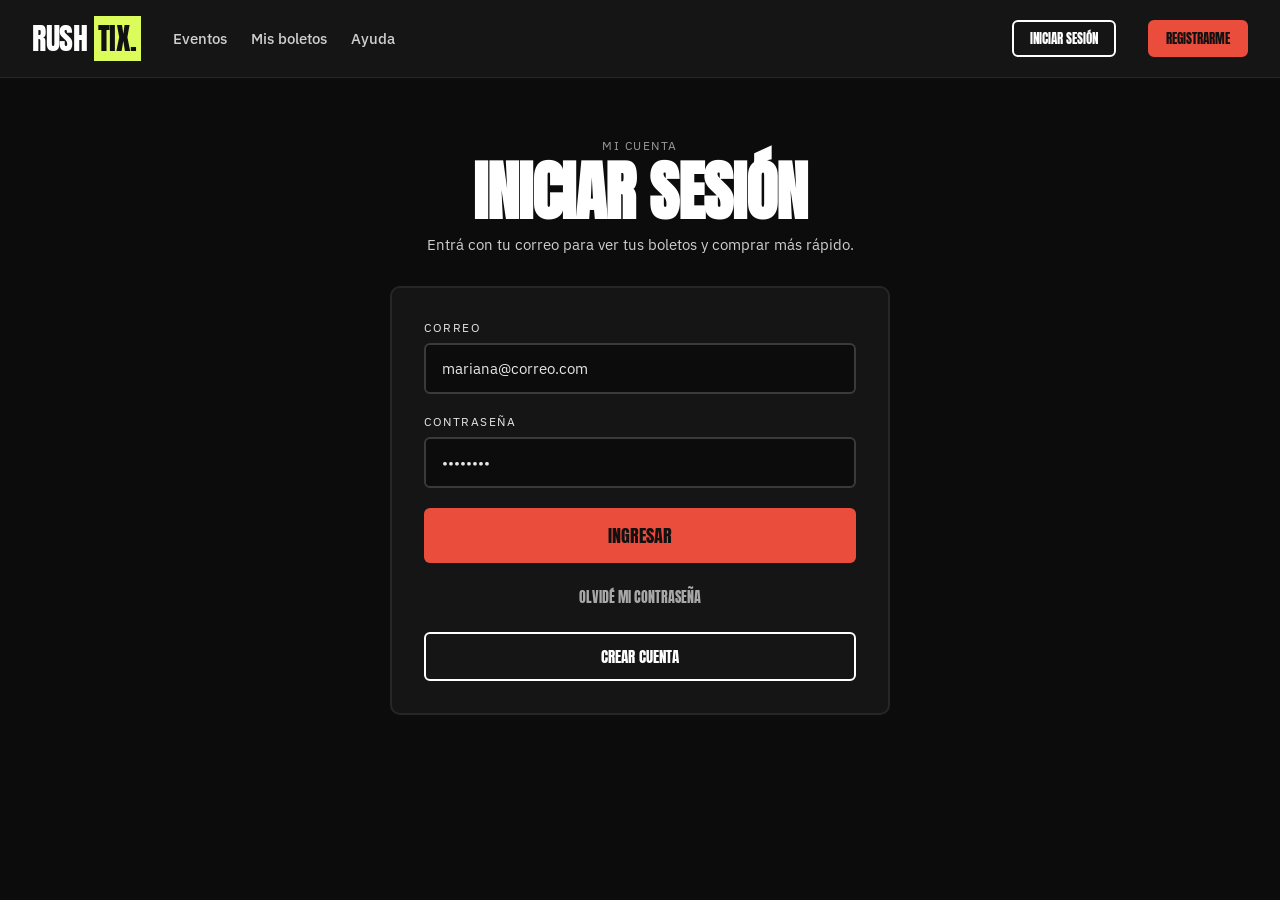
==== login.html @ 6ce383a8 "Agrega página de iniciar sesión" ====
<!DOCTYPE html>
<html lang="es">
<head>
  <meta charset="UTF-8">
  <meta name="viewport" content="width=device-width, initial-scale=1.0">
  <title>RushTix | Iniciar sesión</title>
  <link rel="preconnect" href="https://fonts.googleapis.com">
  <link rel="preconnect" href="https://fonts.gstatic.com" crossorigin>
  <link href="https://fonts.googleapis.com/css2?family=Anton&family=IBM+Plex+Sans:wght@400;500;600&display=swap" rel="stylesheet">
  <link rel="stylesheet" href="css/login.css">
</head>
<body>

  <!-- ===== Barra de navegación ===== -->
  <header class="navbar">
    <a href="index.html" class="logo">RUSH <span>TIX.</span></a>

    <nav class="menu">
      <a href="index.html">Eventos</a>
      <a href="#">Mis boletos</a>
      <a href="#">Ayuda</a>
    </nav>

    <div class="acciones">
      <a href="login.html" class="btn btn-borde">Iniciar sesión</a>
      <a href="#" class="btn btn-rojo">Registrarme</a>
    </div>
  </header>

  <!-- ===== Formulario de inicio de sesión (centrado) ===== -->
  <main class="contenedor-login">

    <div class="encabezado">
      <p class="etiqueta">Mi cuenta</p>
      <h1>Iniciar sesión</h1>
      <p class="subtitulo">Entrá con tu correo para ver tus boletos y comprar más rápido.</p>
    </div>

    <form class="formulario" action="#">
      <label for="correo">Correo</label>
      <input type="email" id="correo" placeholder="mariana@correo.com" required>

      <label for="contrasena">Contraseña</label>
      <input type="password" id="contrasena" placeholder="••••••••" required>

      <button type="submit" class="btn-ingresar">Ingresar</button>

      <a href="#" class="olvide">Olvidé mi contraseña</a>

      <a href="#" class="btn-crear">Crear cuenta</a>
    </form>

  </main>

</body>
</html>
---- css/login.css ----
/* =========================================
   RushTix - Página de inicio de sesión
   Autor: Daniel
   ========================================= */

/* ----- Reinicio básico ----- */
* {
  margin: 0;
  padding: 0;
  box-sizing: border-box;
}

body {
  background-color: #0c0c0c;
  color: #ffffff;
  font-family: "IBM Plex Sans", Arial, sans-serif;
  min-height: 100vh;
}

a {
  text-decoration: none;
  color: inherit;
}

/* ----- Barra de navegación ----- */
.navbar {
  display: flex;
  align-items: center;
  padding: 16px 32px;
  background-color: #151515;
  border-bottom: 1px solid #262626;
}

.logo {
  font-family: "Anton", sans-serif;
  font-size: 30px;
  letter-spacing: -0.5px;
  margin-right: 32px;
}

.logo span {
  background-color: #dcfc5c;
  color: #111111;
  padding: 0 4px;
}

.menu {
  display: flex;
  gap: 24px;
}

.menu a {
  color: #cfcfcf;
  font-size: 15px;
  font-weight: 500;
}

.menu a:hover {
  color: #ffffff;
}

.acciones {
  display: flex;
  gap: 32px;
  margin-left: auto;
}

.btn {
  font-family: "Anton", sans-serif;
  font-size: 13px;
  text-transform: uppercase;
  padding: 7px 16px;
  border-radius: 6px;
}

.btn-borde {
  border: 2px solid #ffffff;
}

.btn-rojo {
  background-color: #eb4d3d;
  color: #111111;
  border: 2px solid #eb4d3d;
}

/* ----- Contenedor centrado ----- */
.contenedor-login {
  display: flex;
  flex-direction: column;
  align-items: center;   /* centra todo horizontalmente */
  padding: 60px 16px 90px;
}

.encabezado {
  width: 100%;
  max-width: 500px;
  text-align: center;
  margin-bottom: 32px;
}

.etiqueta {
  font-size: 12px;
  letter-spacing: 1.5px;
  text-transform: uppercase;
  color: #9a9a9a;
}

.encabezado h1 {
  font-family: "Anton", sans-serif;
  font-size: 64px;
  text-transform: uppercase;
  letter-spacing: -1px;
  line-height: 1.1;
  margin: 4px 0 8px;
}

.subtitulo {
  color: #cfcfcf;
  font-size: 15px;
}

/* ----- Cuadro del formulario ----- */
.formulario {
  width: 100%;
  max-width: 500px;
  background-color: #151515;
  border: 2px solid #262626;
  border-radius: 10px;
  padding: 32px;
  display: flex;
  flex-direction: column;
}

.formulario label {
  font-size: 12px;
  letter-spacing: 1.5px;
  text-transform: uppercase;
  color: #e6e6e6;
  margin-bottom: 8px;
}

.formulario input {
  padding: 14px 16px;
  margin-bottom: 20px;
  background-color: #0c0c0c;
  border: 2px solid #3a3a3a;
  border-radius: 6px;
  color: #ffffff;
  font-family: inherit;
  font-size: 15px;
}

.formulario input::placeholder {
  color: #e6e6e6;
}

.formulario input:focus {
  outline: none;
  border-color: #dcfc5c;
}

.btn-ingresar {
  font-family: "Anton", sans-serif;
  font-size: 18px;
  text-transform: uppercase;
  padding: 14px;
  border: none;
  border-radius: 6px;
  background-color: #eb4d3d;
  color: #111111;
  cursor: pointer;
}

.btn-ingresar:hover {
  background-color: #ff6252;
}

.olvide {
  font-family: "Anton", sans-serif;
  font-size: 14px;
  text-transform: uppercase;
  text-align: center;
  color: #a8a8a8;
  margin: 24px 0;
}

.olvide:hover {
  color: #ffffff;
}

.btn-crear {
  font-family: "Anton", sans-serif;
  font-size: 15px;
  text-transform: uppercase;
  text-align: center;
  padding: 11px;
  border: 2px solid #ffffff;
  border-radius: 6px;
}

.btn-crear:hover {
  background-color: #ffffff;
  color: #111111;
}
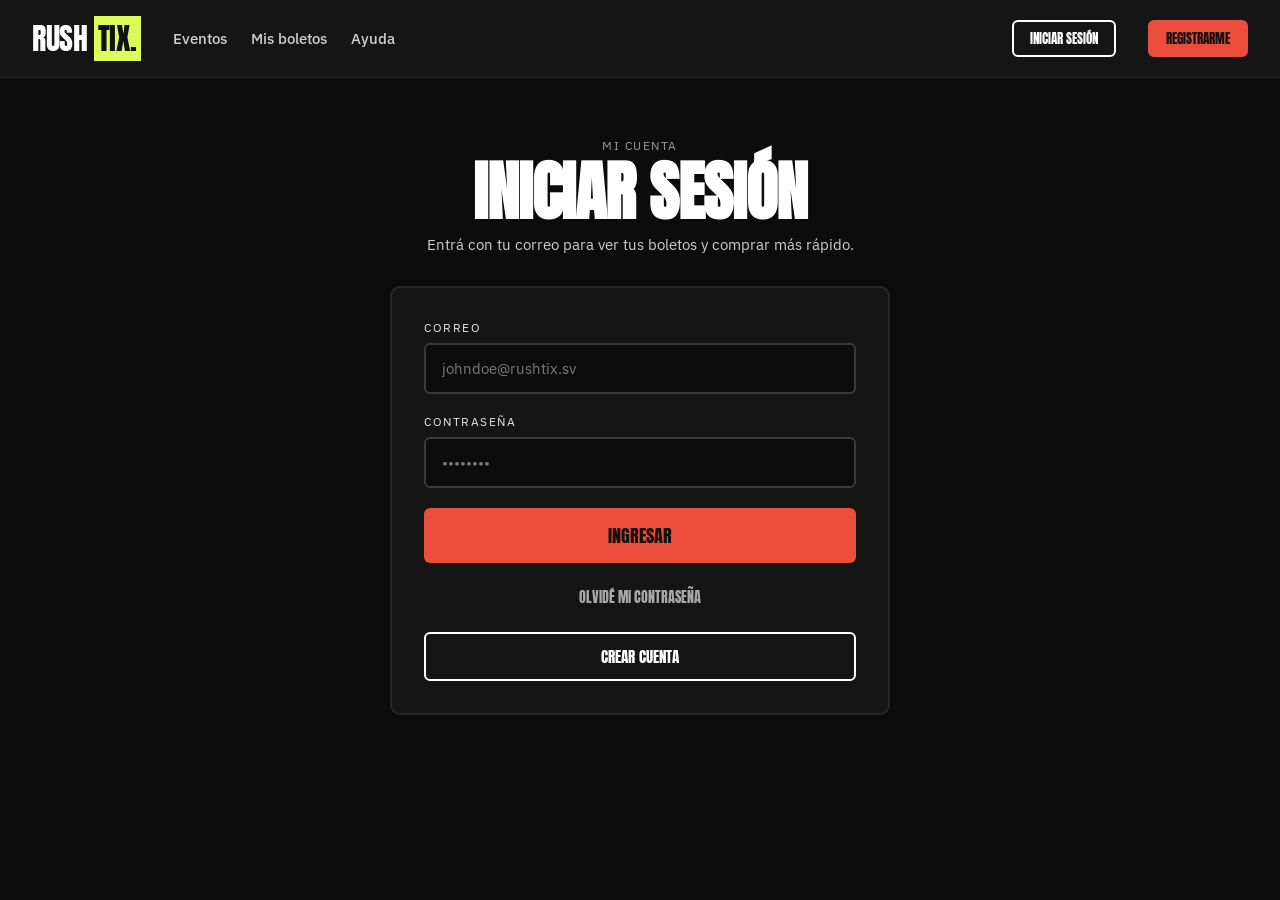
==== commit bfdef40f: "Ajusta el correo de ejemplo y el color del placeholder en login" ====
--- a/login.html
+++ b/login.html
@@ -38,7 +38,7 @@
 
     <form class="formulario" action="#">
       <label for="correo">Correo</label>
-      <input type="email" id="correo" placeholder="mariana@correo.com" required>
+      <input type="email" id="correo" placeholder="johndoe@rushtix.sv" required>
 
       <label for="contrasena">Contraseña</label>
       <input type="password" id="contrasena" placeholder="••••••••" required>
--- a/css/login.css
+++ b/css/login.css
@@ -151,7 +151,7 @@
 }
 
 .formulario input::placeholder {
-  color: #e6e6e6;
+  color: #7a7a7a;
 }
 
 .formulario input:focus {
